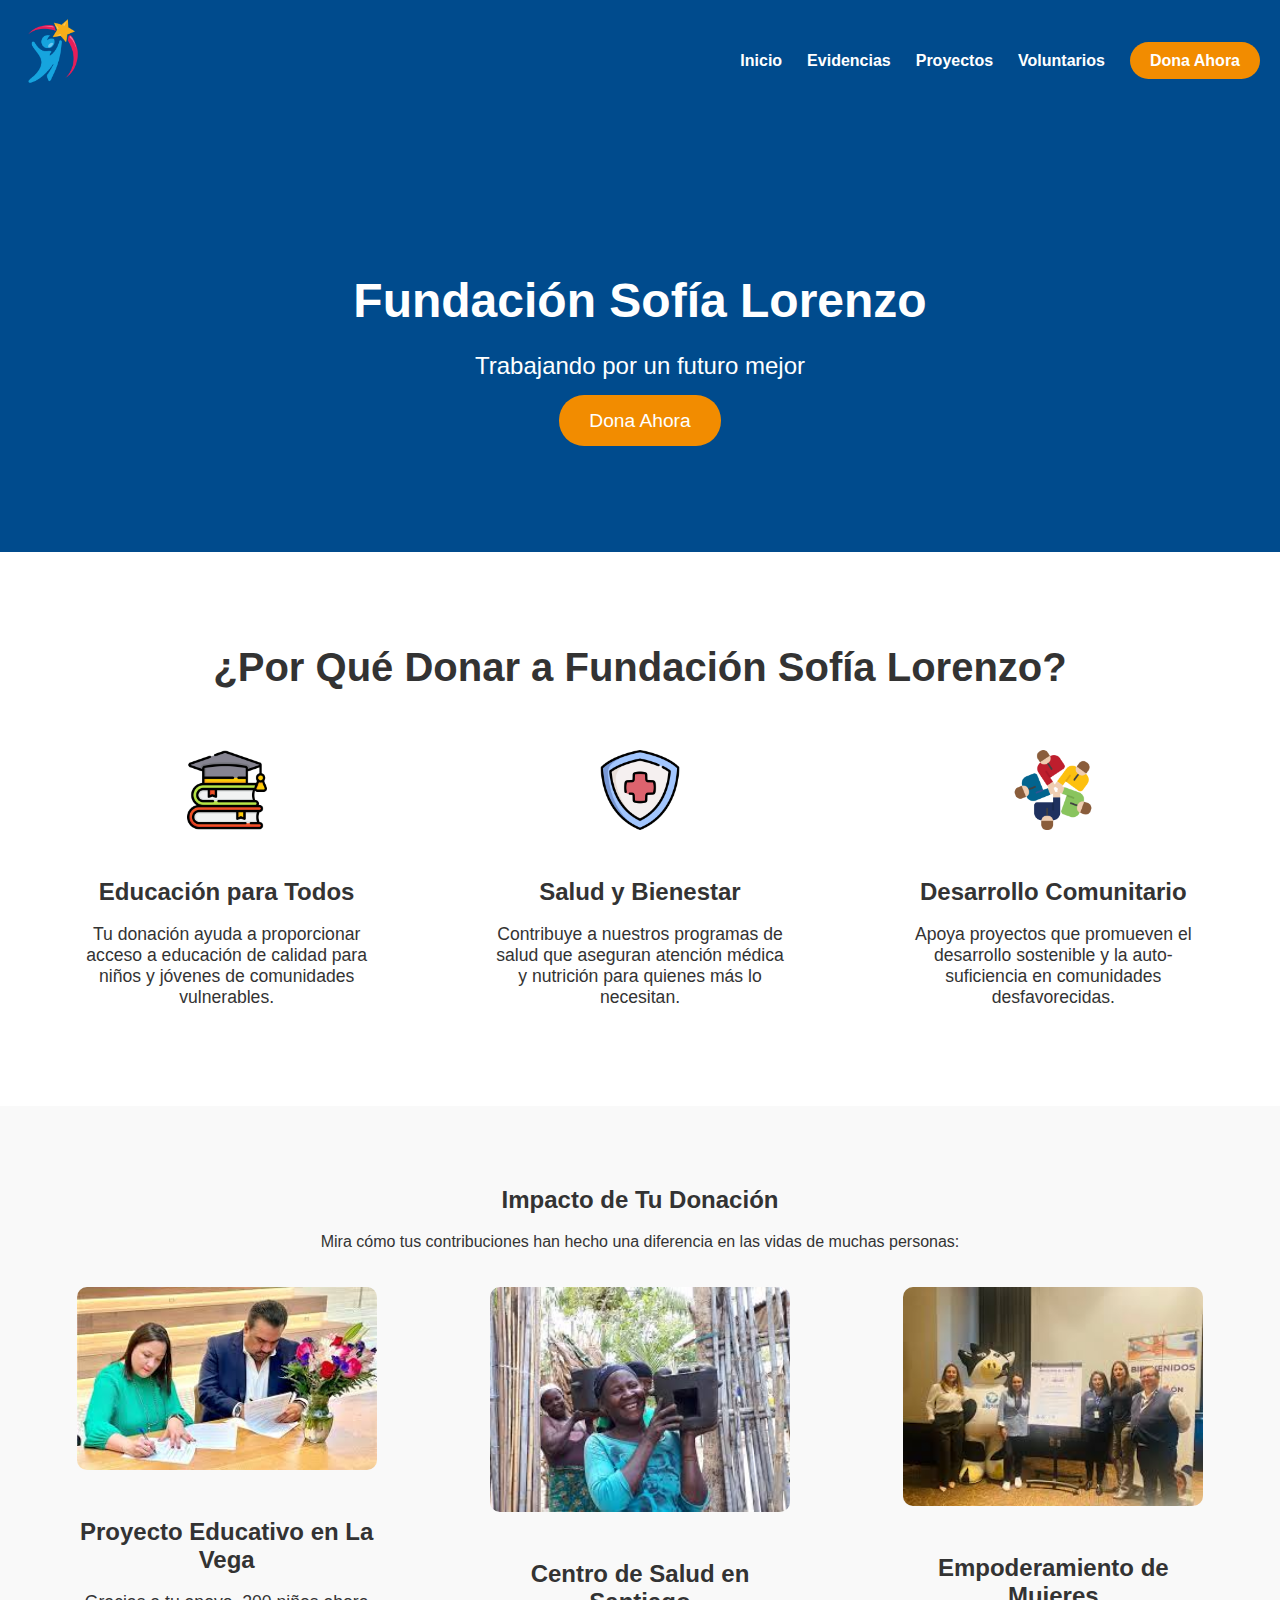
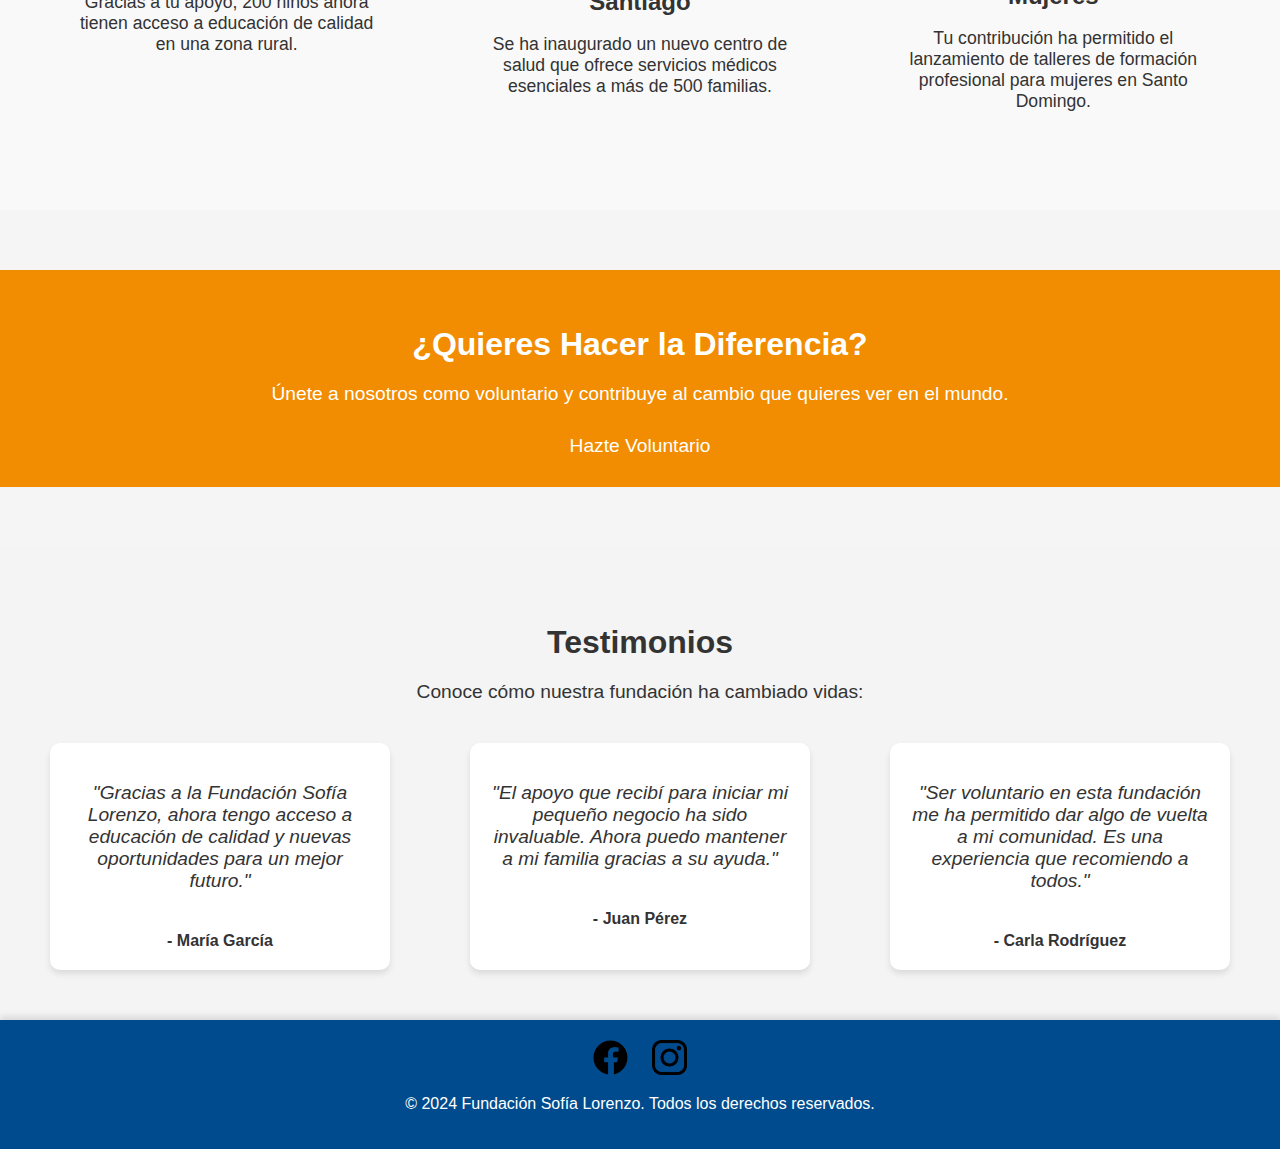
==== index.html @ 34d8f431 "Init Commit" ====
<!DOCTYPE html>
<html lang="es">

<head>
    <meta charset="UTF-8">
    <meta name="viewport" content="width=device-width, initial-scale=1.0">
    <title>Fundación Sofía Lorenzo</title>
    <link rel="stylesheet" href="css/estilo.css">
    <link rel="icon" href="img/logo.png">
</head>

<body>
    <!-- Barra de Navegación -->
    <header class="navbar">
        <div class="navbar__logo">
            <img src="img/logo.png" alt="Logo Fundación Sofía Lorenzo">
        </div>
        <nav class="navbar__menu">
            <ul>
                <li><a href="#inicio">Inicio</a></li>
                <li><a href="#evidencias">Evidencias</a></li>
                <li><a href="sections/proyectos.html">Proyectos</a></li>
                <li><a href="sections/volunteer.html">Voluntarios</a></li>
                <li><a href="sections/donate.html" class="btn-donate-navbar">Dona Ahora</a></li>
            </ul>
        </nav>
    </header>

    <!-- Sección de Inicio -->
    <section id="inicio" class="hero-section">
        <div class="hero-content">
            <h1>Fundación Sofía Lorenzo</h1>
            <p>Trabajando por un futuro mejor</p>
            <a href="#donaciones" class="btn-donate">Dona Ahora</a>
        </div>
    </section>

    <!-- Nueva Sección: ¿Por Qué Donar? -->
    <section id="porque-donar" class="porque-donar-section">
        <div class="container">
            <h2>¿Por Qué Donar a Fundación Sofía Lorenzo?</h2>
            <div class="donar-reasons">
                <div class="reason">
                    <img src="img/icon-education.png" alt="Icono de Educación">
                    <h3>Educación para Todos</h3>
                    <p>Tu donación ayuda a proporcionar acceso a educación de calidad para niños y jóvenes de comunidades vulnerables.</p>
                </div>
                <div class="reason">
                    <img src="img/icon-health.png" alt="Icono de Salud">
                    <h3>Salud y Bienestar</h3>
                    <p>Contribuye a nuestros programas de salud que aseguran atención médica y nutrición para quienes más lo necesitan.</p>
                </div>
                <div class="reason">
                    <img src="img/icon-community.png" alt="Icono de Comunidad">
                    <h3>Desarrollo Comunitario</h3>
                    <p>Apoya proyectos que promueven el desarrollo sostenible y la auto-suficiencia en comunidades desfavorecidas.</p>
                </div>
            </div>
        </div>
    </section>

    <!-- Nueva Sección: Impacto de Tu Donación -->
    <section id="impacto-donacion" class="impacto-donacion-section">
        <div class="container">
            <h2>Impacto de Tu Donación</h2>
            <p>Mira cómo tus contribuciones han hecho una diferencia en las vidas de muchas personas:</p>
            <div class="impact-gallery">
                <div class="impact-item">
                    <img src="img/p1.jpg" alt="Proyecto 1">
                    <h3>Proyecto Educativo en La Vega</h3>
                    <p>Gracias a tu apoyo, 200 niños ahora tienen acceso a educación de calidad en una zona rural.</p>
                </div>
                <div class="impact-item">
                    <img src="img/p2.jpg" alt="Proyecto 2">
                    <h3>Centro de Salud en Santiago</h3>
                    <p>Se ha inaugurado un nuevo centro de salud que ofrece servicios médicos esenciales a más de 500 familias.</p>
                </div>
                <div class="impact-item">
                    <img src="img/p3.jpg" alt="Proyecto 3">
                    <h3>Empoderamiento de Mujeres</h3>
                    <p>Tu contribución ha permitido el lanzamiento de talleres de formación profesional para mujeres en Santo Domingo.</p>
                </div>
            </div>
        </div>
    </section>

    <!-- Nueva Sección: Únete Como Voluntario -->
    <section id="hazte-voluntario" class="volunteer-call-to-action">
        <div class="container">
            <h2>¿Quieres Hacer la Diferencia?</h2>
            <p>Únete a nosotros como voluntario y contribuye al cambio que quieres ver en el mundo.</p>
            <a href="sections/volunteer.html" class="btn-volunteer">Hazte Voluntario</a>
        </div>
    </section>

    <!-- Sección de Testimonios -->
    <section id="testimonios" class="testimonials-section">
        <div class="container">
            <h2>Testimonios</h2>
            <p>Conoce cómo nuestra fundación ha cambiado vidas:</p>

            <div class="testimonials">
                <div class="testimonial">
                    <p>"Gracias a la Fundación Sofía Lorenzo, ahora tengo acceso a educación de calidad y nuevas oportunidades para un mejor futuro."</p>
                    <span>- María García</span>
                </div>
                <div class="testimonial">
                    <p>"El apoyo que recibí para iniciar mi pequeño negocio ha sido invaluable. Ahora puedo mantener a mi familia gracias a su ayuda."</p>
                    <span>- Juan Pérez</span>
                </div>
                <div class="testimonial">
                    <p>"Ser voluntario en esta fundación me ha permitido dar algo de vuelta a mi comunidad. Es una experiencia que recomiendo a todos."</p>
                    <span>- Carla Rodríguez</span>
                </div>
            </div>
        </div>
    </section>

    <!-- Footer -->
    <footer>
        <div class="footer__social-media">
            <a href="#"><img src="img/facebook-icon.png" alt="Facebook"></a>
            <a href="#"><img src="img/instagram-icon.png" alt="Instagram"></a>
            <!-- Añade más enlaces a redes sociales si es necesario -->
        </div>
        <p>&copy; 2024 Fundación Sofía Lorenzo. Todos los derechos reservados.</p>
    </footer>
</body>

</html>
---- css/estilo.css ----
/* Colores y Tipografía */
:root {
    --primary-color: #004B8D; /* Azul Oscuro */
    --secondary-color: #F28C00; /* Naranja */
    --accent-color: #F7B32B; /* Amarillo */
    --background-color: #F5F5F5; /* Gris Claro */
    --text-color: #333333; /* Gris Oscuro */
    --btn-text-color: #FFFFFF; /* Blanco */
    --font-family: 'Segoe UI', Tahoma, Geneva, Verdana, sans-serif;
}

/* Estilos Generales */
body {
    font-family: var(--font-family);
    margin: 0;
    padding: 0;
    background-color: var(--background-color);
    color: var(--text-color);
}

a {
    text-decoration: none;
    color: inherit;
}

/* Barra de Navegación */
.navbar {
    background-color: var(--primary-color);
    padding: 15px 20px;
    display: flex;
    justify-content: space-between;
    align-items: center;
    box-shadow: 0 4px 6px rgba(0, 0, 0, 0.1);
}

.nav_logo{
    width: 180px;
}

.navbar__logo img {
    width: 60px;
    height: auto;
}

.navbar__menu ul {
    list-style-type: none;
    display: flex;
    gap: 25px;
    margin: 0;
    padding: 0;
}

.navbar__menu ul li a {
    color: var(--btn-text-color);
    font-weight: bold;
    transition: color 0.3s ease;
}

.navbar__menu ul li a:hover {
    color: var(--accent-color);
}

.btn-donate-navbar {
    background-color: var(--secondary-color);
    color: var(--btn-text-color);
    padding: 10px 20px;
    font-weight: bold;
    border-radius: 20px;
    transition: background-color 0.3s ease;
}

.btn-donate-navbar:hover {
    color: var(--btn-text-color);
    background-color: var(--accent-color);
}

/* Sección Hero */
.hero-section {
    background-color: var(--primary-color);
    color: var(--btn-text-color);
    text-align: center;
    padding: 120px 20px;
    background-image: url('img/hero-bg.jpg'); /* Fondo con imagen */
    background-size: cover;
    background-position: center;
    display: flex;
    justify-content: center;
    align-items: center;
    flex-direction: column;
}

.hero-content h1 {
    font-size: 3em;
    margin-bottom: 20px;
}

.hero-content p {
    font-size: 1.5em;
    margin-bottom: 30px;
}

.btn-donate {
    background-color: var(--secondary-color);
    color: var(--btn-text-color);
    padding: 15px 30px;
    font-size: 1.2em;
    border-radius: 25px;
    transition: background-color 0.3s ease;
}

.btn-donate:hover {
    background-color: var(--accent-color);
}

/* Nueva Sección: ¿Por Qué Donar? */
.porque-donar-section {
    background-color: #fff;
    padding: 60px 20px;
    text-align: center;
}

.porque-donar-section h2 {
    font-size: 2.5em;
    margin-bottom: 40px;
}

.donar-reasons {
    display: flex;
    justify-content: space-around;
    flex-wrap: wrap;
}

.reason {
    max-width: 300px;
    margin: 20px;
    text-align: center;
}

.reason img {
    width: 80px;
    margin-bottom: 20px;
}

.reason h3 {
    font-size: 1.5em;
    margin-bottom: 15px;
}

.reason p {
    font-size: 1.1em;
}

/* Nueva Sección: Impacto de Tu Donación */
.impacto-donacion-section {
    background-color: #f9f9f9;
    padding: 60px 20px;
    text-align: center;
}

.impact-gallery {
    display: flex;
    justify-content: space-around;
    flex-wrap: wrap;
}

.impact-item {
    max-width: 300px;
    margin: 20px;
    text-align: center;
}

.impact-item img {
    width: 100%;
    border-radius: 10px;
    margin-bottom: 20px;
}

.impact-item h3 {
    font-size: 1.5em;
    margin-bottom: 10px;
}

.impact-item p {
    font-size: 1.1em;
}

/* Nueva Sección: Únete Como Voluntario */
.volunteer-call-to-action {
    background-color: var(--secondary-color);
    color: var(--btn-text-color);
    padding: 30px 20px;
    text-align: center;
    margin: 60px 0;
}

.volunteer-call-to-action h2 {
    font-size: 2em;
    margin-bottom: 20px;
}

.volunteer-call-to-action p {
    font-size: 1.2em;
    margin-bottom: 30px;
}

.btn-volunteer {
    background-color: var(--accent-color);
    color: var(--btn-text-color);
    padding: 15px 30px;
    text-decoration: none;
    border-radius: 5px;
    font-size: 1.2em;
    transition: background-color 0.3s;
}

.btn-volunteer:hover {
    background-color: var(--hover-color);
}


.testimonials-section {
    background-color: #f4f4f4;
    padding: 50px 20px;
    text-align: center;
}

.testimonials-section h2 {
    font-size: 2em;
    margin-bottom: 20px;
}

.testimonials-section p {
    font-size: 1.2em;
    margin-bottom: 40px;
}

.testimonials {
    display: flex;
    flex-wrap: wrap;
    justify-content: space-around;
    gap: 20px;
}

.testimonial {
    background-color: white;
    padding: 20px;
    border-radius: 10px;
    box-shadow: 0 4px 6px rgba(0, 0, 0, 0.1);
    max-width: 300px;
}

.testimonial p {
    font-style: italic;
}

.testimonial span {
    display: block;
    margin-top: 10px;
    font-weight: bold;
}

/* Footer */
footer {
    background-color: var(--primary-color);
    padding: 20px;
    text-align: center;
    color: var(--btn-text-color);
    box-shadow: 0 -4px 6px rgba(0, 0, 0, 0.1);
}

.footer__social-media a img {
    width: 35px;
    height: auto;
    margin: 0 10px;
    transition: transform 0.3s ease;
}

.footer__social-media a img:hover {
    transform: scale(1.1);
}


/*/////////////////////////////////////////*/

/* Estilos para la sección de voluntarios */
.volunteer-section {
    background-color: #fff;
    padding: 60px 20px;
    text-align: center;
}

.volunteer-section h1 {
    font-size: 2.5em;
    margin-bottom: 20px;
}

.volunteer-section p {
    font-size: 1.2em;
    margin-bottom: 40px;
}

.volunteer-benefits {
    display: flex;
    justify-content: space-around;
    flex-wrap: wrap;
}

.benefit {
    max-width: 300px;
    margin: 20px;
    text-align: center;
}

.benefit img {
    width: 80px;
    margin-bottom: 20px;
}

.benefit h3 {
    font-size: 1.5em;
    margin-bottom: 15px;
}

.benefit p {
    font-size: 1.1em;
}

.btn-volunteer {
    background-color: var(--secondary-color);
    color: var(--btn-text-color);
    padding: 15px 30px;
    font-size: 1.2em;
    border-radius: 25px;
    transition: background-color 0.3s ease;
}

.btn-volunteer:hover {
    background-color: var(--accent-color);
}

/* Estilos para la sección del formulario de voluntariado */
.volunteer-form-section {
    background-color: #f9f9f9;
    padding: 60px 20px;
    text-align: center;
}

.volunteer-form-section h2 {
    font-size: 2em;
    margin-bottom: 20px;
}

.volunteer-form-section p {
    font-size: 1.2em;
    margin-bottom: 40px;
}

.volunteer-form-content {
    display: flex;
    flex-wrap: wrap;
    justify-content: space-between;
    align-items: flex-start;
}

.whatsapp-card {
    background: #fff;
    border-radius: 10px;
    box-shadow: 0 4px 8px rgba(0, 0, 0, 0.1);
    width: 48%;
    text-align: left;
    padding: 20px;
    margin-bottom: 20px;
    display: flex;
    align-items: center;
}

.whatsapp-icon img {
    width: 50px;
    height: 50px;
    margin-right: 15px;
}

.whatsapp-info h3 {
    margin-bottom: 10px;
}

.whatsapp-info p {
    font-size: 16px;
    margin-bottom: 15px;
}

.btn-whatsapp {
    display: inline-block;
    padding: 10px 20px;
    background-color: #25D366;
    color: #fff;
    text-decoration: none;
    border-radius: 5px;
    font-weight: bold;
}

.volunteer-form {
    width: 48%;
    text-align: left;
}

.form-group {
    margin-bottom: 20px;
}

.form-group label {
    display: block;
    font-size: 1.1em;
    margin-bottom: 10px;
}

.form-group input,
.form-group textarea {
    width: 100%;
    padding: 10px;
    border: 1px solid #ccc;
    border-radius: 5px;
    font-size: 1em;
}

.btn-submit {
    background-color: var(--primary-color);
    color: var(--btn-text-color);
    padding: 10px 20px;
    border: none;
    border-radius: 5px;
    font-size: 1.2em;
    cursor: pointer;
    transition: background-color 0.3s ease;
}

.btn-submit:hover {
    background-color: var(--secondary-color);
}

/* Sección de formulario de voluntariado */
.volunteer-form-section {
    background-color: #f1f1f1;
    padding: 80px 20px;
    display: flex;
    flex-direction: column;
    align-items: center;
    text-align: center;
}

.volunteer-form-section h2 {
    font-size: 2.5em;
    margin-bottom: 20px;
    color: #333;
}

.volunteer-form-section p {
    font-size: 1.2em;
    margin-bottom: 40px;
    color: #666;
}

/* Formulario */
.volunteer-form {
    background-color: #ffffff;
    border-radius: 15px;
    box-shadow: 0 8px 16px rgba(0, 0, 0, 0.2);
    padding: 40px;
    width: 100%;
    max-width: 600px;
}

.form-group {
    margin-bottom: 25px;
    text-align: left;
}

.form-group label {
    font-size: 1.1em;
    color: #333;
    margin-bottom: 8px;
    display: block;
}

.form-group input,
.form-group textarea {
    width: 95%;
    padding: 15px;
    border-radius: 10px;
    border: 1px solid #ddd;
    font-size: 1em;
    color: #333;
}

.btn-submit {
    background-color: #25D366;
    color: #fff;
    padding: 15px 30px;
    border: none;
    border-radius: 10px;
    font-size: 1.2em;
    cursor: pointer;
    transition: background-color 0.3s ease;
    width: 100%;
    margin-top: 20px;
}

.btn-submit:hover {
    background-color: #20b259;
}

/* Card de WhatsApp */
.whatsapp-card {
    background: linear-gradient(135deg, #25D366 0%, #128c7e 100%);
    border-radius: 15px;
    color: white;
    padding: 20px;
    margin-top: 40px;
    display: flex;
    align-items: center;
    box-shadow: 0 8px 16px rgba(0, 0, 0, 0.2);
}

.whatsapp-info{
    display: flex;
    align-items:center;
    flex-direction: row;
    
}

.whatsapp-icon img {
    width: 60px;
    height: 60px;
    margin-right: 10px;
}

.whatsapp-info h3 {
    margin: 0;
    font-size: 1.5em;
}

.whatsapp-info p {
    margin: 0;
    font-size: 1.1em;
}

.btn-whatsapp {
    background-color: white;
    color: #25D366;
    text-align: center;
    padding: 10px 20px;
    border-radius: 10px;
    text-decoration: none;
    font-weight: bold;
    transition: background-color 0.3s ease;
}

.btn-whatsapp:hover {
    background-color: #e0e0e0;
}

/* Sección de requisitos */
.requisitos-section {
    background-color: #ffffff;
    padding: 60px 20px;
    text-align: center;
}

.requisitos-section h2 {
    font-size: 2.5em;
    margin-bottom: 30px;
    color: #333;
}

.requisitos-section ul {
    list-style: none;
    padding: 0;
    font-size: 1.2em;
    max-width: 600px;
    margin: 0 auto;
}

.requisitos-section ul li {
    background-color: #f1f1f1;
    border-radius: 10px;
    margin-bottom: 15px;
    padding: 15px 20px;
    position: relative;
    text-align: left;
    display: flex;
    align-items: center;
}

.requisitos-section ul li::before {
    content: '\2714';
    font-size: 1.5em;
    color: #25D366;
    margin-right: 15px;
}


/* Estilos de pagina Donaciones */
.donar-intro-section {
    background-color: #ffffff;
    padding: 100px 20px;
    text-align: center;
    color: #333;
}

.donar-intro-section h1 {
    font-size: 3em;
    margin-bottom: 20px;
    color: var(--secondary-color);
}

.donar-intro-section p {
    font-size: 1.2em;
    margin-bottom: 40px;
}

.btn-donar-cta {
    background-color: var(--secondary-color);
    color: #fff;
    padding: 15px 30px;
    border-radius: 10px;
    font-size: 1.2em;
    text-decoration: none;
    transition: background-color 0.3s ease;
}

.btn-donar-cta:hover {
    background-color: var(--accent-color);
}

/* Sección de Donaciones */
.donaciones-section {
    background-color: #f8f8f8;
    padding: 80px 20px;
}

.donaciones-columns {
    display: flex;
    flex-wrap: nowrap;
    justify-content: space-between;
    gap: 10px;
}

.donaciones-form-column,
.transferencias-column {
    background-color: #ffffff;
    border-radius: 15px;
    box-shadow: 0 8px 16px rgba(0, 0, 0, 0.2);
    padding: 15px;
    width: 100%;
    max-width: 45%;
    margin-bottom: 20px;
    text-align: center;
}

.donaciones-form-column h2,
.transferencias-column h2 {
    font-size: 2em;
    margin-bottom: 20px;
    color: #333;
}

.donaciones-form-column p,
.transferencias-column p {
    font-size: 1.1em;
    margin-bottom: 30px;
    color: #666;
}

.bank-details {
    margin-bottom: 30px;
}

.bank-details h3 {
    font-size: 1.5em;
    margin-bottom: 10px;
    color: var(--accent-color);
}

.bank-details p {
    font-size: 1.1em;
    color: #333;
}

/* Estilo de Botones */
.donate-paypal form {
    margin-bottom: 20px;
}

.donate-donorbox {
    margin-bottom: 20px;
}


/* Sección de Llamadas a la Acción */
.cta-donar-section {
    background-color: var(--secondary-color);
    color: #fff;
    padding: 80px 20px;
    text-align: center;
}

.cta-donar-section h2 {
    font-size: 2.5em;
    margin-bottom: 20px;
}

.cta-donar-section p {
    font-size: 1.2em;
    margin-bottom: 40px;
}

.btn-voluntario-cta {
    background-color: #ffffff;
    color: var(--accent-color);
    padding: 15px 30px;
    border-radius: 10px;
    font-size: 1.2em;
    text-decoration: none;
    transition: background-color 0.3s ease;
}

.btn-voluntario-cta:hover {
    background-color: #e0e0e0;
}

/* Sección de Impacto */
.impacto-section {
    background-color: #ffffff;
    padding: 80px 20px;
    text-align: center;
}

.impacto-section h2 {
    font-size: 2.5em;
    color: #333;
    margin-bottom: 30px;
}

.impacto-section p {
    font-size: 1.2em;
    color: #666;
    margin-bottom: 40px;
}

.impacto-section ul {
    list-style: none;
    padding: 0;
    display: flex;
    justify-content: center;
    gap: 40px;
}

.impacto-section ul li {
    font-size: 1.5em;
    color: #2e7d32;
    font-weight: bold;
}
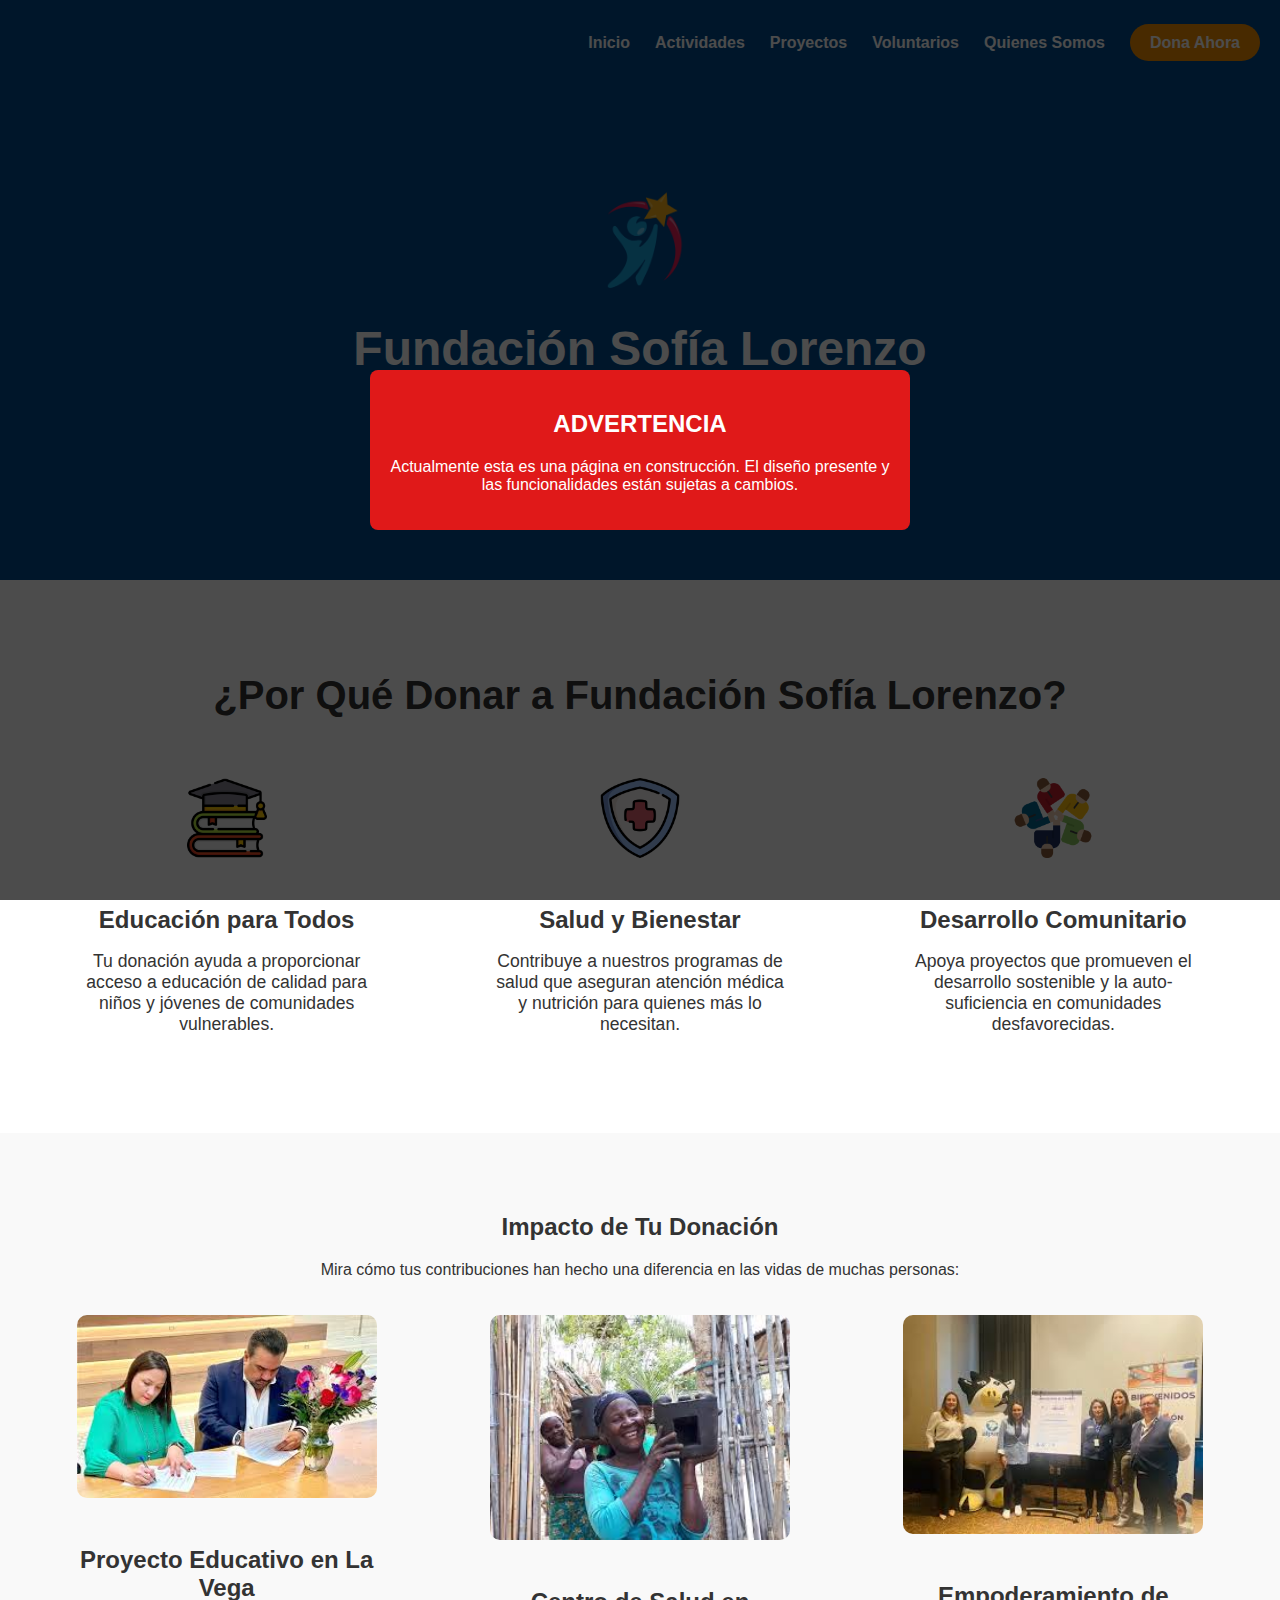
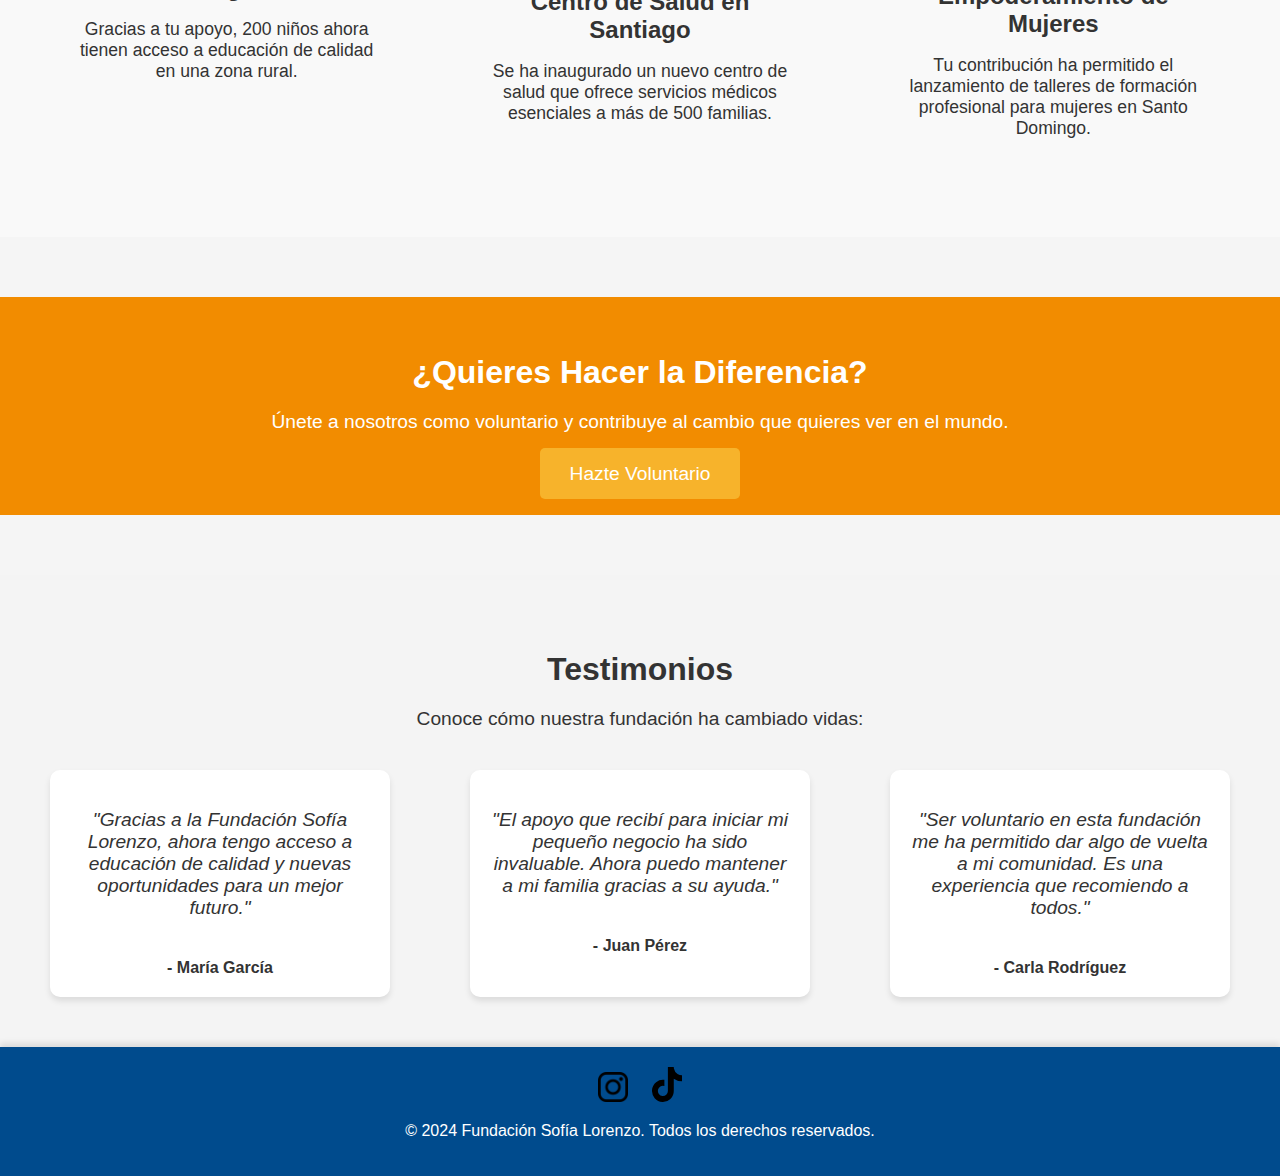
==== commit 307fe5fe: "Update: Nuevas Paginas. Cambios de diseño en todas las paginas. Cambios en Index, proyectos y activi" ====
--- a/index.html
+++ b/index.html
@@ -7,28 +7,235 @@
     <title>Fundación Sofía Lorenzo</title>
     <link rel="stylesheet" href="css/estilo.css">
     <link rel="icon" href="img/logo.png">
+    <style>
+        /*** INICIO ***/
+        .start-section {
+            background-color: var(--primary-color);
+            color: var(--btn-text-color);
+            text-align: center;
+            padding: 100px 20px;
+            background-size: cover;
+            background-position: center;
+            display: flex;
+            justify-content: center;
+            align-items: center;
+            flex-direction: column;
+        }
+
+        .start-navbar {
+            background-color: var(--primary-color);
+            padding: 15px 20px;
+            display: flex;
+            justify-content: end;
+            align-items: center;
+            box-shadow: 0 4px 6px rgba(0, 0, 0, 0.1);
+            min-height: 3.5em;
+        }
+
+        .start-logo {
+            margin: 0;
+            padding: 0;
+        }
+
+        .start-logo img {
+            width: 90px;
+            height: auto;
+        }
+
+        .start-content h1 {
+            font-size: 3em;
+            margin-bottom: 20px;
+            margin-top: 0;
+        }
+
+        .start-content p {
+            font-size: 1.5em;
+            margin-bottom: 30px;
+        }
+
+        .btn-donate {
+            background-color: var(--secondary-color);
+            color: var(--btn-text-color);
+            padding: 15px 30px;
+            font-size: 1.2em;
+            border-radius: 25px;
+            transition: background-color 0.3s ease;
+        }
+
+        .btn-donate:hover {
+            background-color: var(--accent-color);
+        }
+
+        /*Sección: ¿Por Qué Donar? */
+        .porque-donar-section {
+            background-color: #fff;
+            padding: 60px 20px;
+            text-align: center;
+        }
+
+        .porque-donar-section h2 {
+            font-size: 2.5em;
+            margin-bottom: 40px;
+        }
+
+        .donar-reasons {
+            display: flex;
+            justify-content: space-around;
+            flex-wrap: wrap;
+        }
+
+        .reason {
+            max-width: 300px;
+            margin: 20px;
+            text-align: center;
+        }
+
+        .reason img {
+            width: 80px;
+            margin-bottom: 20px;
+        }
+
+        .reason h3 {
+            font-size: 1.5em;
+            margin-bottom: 15px;
+        }
+
+        .reason p {
+            font-size: 1.1em;
+        }
+
+        /* Nueva Sección: Impacto de Tu Donación */
+        .impacto-donacion-section {
+            background-color: #f9f9f9;
+            padding: 60px 20px;
+            text-align: center;
+        }
+
+        .impact-gallery {
+            display: flex;
+            justify-content: space-around;
+            flex-wrap: wrap;
+        }
+
+        .impact-item {
+            max-width: 300px;
+            margin: 20px;
+            text-align: center;
+        }
+
+        .impact-item img {
+            width: 100%;
+            border-radius: 10px;
+            margin-bottom: 20px;
+        }
+
+        .impact-item h3 {
+            font-size: 1.5em;
+            margin-bottom: 10px;
+        }
+
+        .impact-item p {
+            font-size: 1.1em;
+        }
+
+        /* Nueva Sección: Únete Como Voluntario */
+        .volunteer-call-to-action {
+            background-color: var(--secondary-color);
+            color: var(--btn-text-color);
+            padding: 30px 20px;
+            text-align: center;
+            margin: 60px 0;
+        }
+
+        .volunteer-call-to-action h2 {
+            font-size: 2em;
+            margin-bottom: 20px;
+        }
+
+        .volunteer-call-to-action p {
+            font-size: 1.2em;
+            margin-bottom: 30px;
+        }
+
+        .btn-volunteer {
+            background-color: var(--accent-color);
+            color: var(--btn-text-color);
+            padding: 15px 30px;
+            text-decoration: none;
+            border-radius: 5px;
+            font-size: 1.2em;
+            transition: background-color 0.3s;
+        }
+
+        .btn-volunteer:hover {
+            background-color: var(--hover-color);
+        }
+
+
+        .testimonials-section {
+            background-color: #f4f4f4;
+            padding: 50px 20px;
+            text-align: center;
+        }
+
+        .testimonials-section h2 {
+            font-size: 2em;
+            margin-bottom: 20px;
+        }
+
+        .testimonials-section p {
+            font-size: 1.2em;
+            margin-bottom: 40px;
+        }
+
+        .testimonials {
+            display: flex;
+            flex-wrap: wrap;
+            justify-content: space-around;
+            gap: 20px;
+        }
+
+        .testimonial {
+            background-color: white;
+            padding: 20px;
+            border-radius: 10px;
+            box-shadow: 0 4px 6px rgba(0, 0, 0, 0.1);
+            max-width: 300px;
+        }
+
+        .testimonial p {
+            font-style: italic;
+        }
+
+        .testimonial span {
+            display: block;
+            margin-top: 10px;
+            font-weight: bold;
+        }
+    </style>
 </head>
 
 <body>
     <!-- Barra de Navegación -->
-    <header class="navbar">
-        <div class="navbar__logo">
-            <img src="img/logo.png" alt="Logo Fundación Sofía Lorenzo">
-        </div>
+    <header class="start-navbar">
         <nav class="navbar__menu">
             <ul>
                 <li><a href="#inicio">Inicio</a></li>
-                <li><a href="#evidencias">Evidencias</a></li>
+                <li><a href="sections/activities.html">Actividades</a></li>
                 <li><a href="sections/proyectos.html">Proyectos</a></li>
                 <li><a href="sections/volunteer.html">Voluntarios</a></li>
+                <li><a href="#">Quienes Somos</a></li>
                 <li><a href="sections/donate.html" class="btn-donate-navbar">Dona Ahora</a></li>
             </ul>
         </nav>
     </header>
 
     <!-- Sección de Inicio -->
-    <section id="inicio" class="hero-section">
-        <div class="hero-content">
+    <section id="inicio" class="start-section">
+        <div class="start-content">
+            <div class="start-logo">
+                <img src="img/logo.png" alt="Logo Fundación Sofía Lorenzo">
+            </div>
             <h1>Fundación Sofía Lorenzo</h1>
             <p>Trabajando por un futuro mejor</p>
             <a href="#donaciones" class="btn-donate">Dona Ahora</a>
@@ -43,17 +250,20 @@
                 <div class="reason">
                     <img src="img/icon-education.png" alt="Icono de Educación">
                     <h3>Educación para Todos</h3>
-                    <p>Tu donación ayuda a proporcionar acceso a educación de calidad para niños y jóvenes de comunidades vulnerables.</p>
+                    <p>Tu donación ayuda a proporcionar acceso a educación de calidad para niños y jóvenes de
+                        comunidades vulnerables.</p>
                 </div>
                 <div class="reason">
                     <img src="img/icon-health.png" alt="Icono de Salud">
                     <h3>Salud y Bienestar</h3>
-                    <p>Contribuye a nuestros programas de salud que aseguran atención médica y nutrición para quienes más lo necesitan.</p>
+                    <p>Contribuye a nuestros programas de salud que aseguran atención médica y nutrición para quienes
+                        más lo necesitan.</p>
                 </div>
                 <div class="reason">
                     <img src="img/icon-community.png" alt="Icono de Comunidad">
                     <h3>Desarrollo Comunitario</h3>
-                    <p>Apoya proyectos que promueven el desarrollo sostenible y la auto-suficiencia en comunidades desfavorecidas.</p>
+                    <p>Apoya proyectos que promueven el desarrollo sostenible y la auto-suficiencia en comunidades
+                        desfavorecidas.</p>
                 </div>
             </div>
         </div>
@@ -73,12 +283,14 @@
                 <div class="impact-item">
                     <img src="img/p2.jpg" alt="Proyecto 2">
                     <h3>Centro de Salud en Santiago</h3>
-                    <p>Se ha inaugurado un nuevo centro de salud que ofrece servicios médicos esenciales a más de 500 familias.</p>
+                    <p>Se ha inaugurado un nuevo centro de salud que ofrece servicios médicos esenciales a más de 500
+                        familias.</p>
                 </div>
                 <div class="impact-item">
                     <img src="img/p3.jpg" alt="Proyecto 3">
                     <h3>Empoderamiento de Mujeres</h3>
-                    <p>Tu contribución ha permitido el lanzamiento de talleres de formación profesional para mujeres en Santo Domingo.</p>
+                    <p>Tu contribución ha permitido el lanzamiento de talleres de formación profesional para mujeres en
+                        Santo Domingo.</p>
                 </div>
             </div>
         </div>
@@ -101,15 +313,18 @@
 
             <div class="testimonials">
                 <div class="testimonial">
-                    <p>"Gracias a la Fundación Sofía Lorenzo, ahora tengo acceso a educación de calidad y nuevas oportunidades para un mejor futuro."</p>
+                    <p>"Gracias a la Fundación Sofía Lorenzo, ahora tengo acceso a educación de calidad y nuevas
+                        oportunidades para un mejor futuro."</p>
                     <span>- María García</span>
                 </div>
                 <div class="testimonial">
-                    <p>"El apoyo que recibí para iniciar mi pequeño negocio ha sido invaluable. Ahora puedo mantener a mi familia gracias a su ayuda."</p>
+                    <p>"El apoyo que recibí para iniciar mi pequeño negocio ha sido invaluable. Ahora puedo mantener a
+                        mi familia gracias a su ayuda."</p>
                     <span>- Juan Pérez</span>
                 </div>
                 <div class="testimonial">
-                    <p>"Ser voluntario en esta fundación me ha permitido dar algo de vuelta a mi comunidad. Es una experiencia que recomiendo a todos."</p>
+                    <p>"Ser voluntario en esta fundación me ha permitido dar algo de vuelta a mi comunidad. Es una
+                        experiencia que recomiendo a todos."</p>
                     <span>- Carla Rodríguez</span>
                 </div>
             </div>
@@ -119,12 +334,14 @@
     <!-- Footer -->
     <footer>
         <div class="footer__social-media">
-            <a href="#"><img src="img/facebook-icon.png" alt="Facebook"></a>
-            <a href="#"><img src="img/instagram-icon.png" alt="Instagram"></a>
+            <a href="https://www.instagram.com/fundacion.sofia"><img src="../img/instagram-icon.png" alt="Instagram"></a>
+            <a href="https://www.tiktok.com/@fundacion.sofia"><img src="../img/tiktok-icon.svg" alt="TikTok"></a>
             <!-- Añade más enlaces a redes sociales si es necesario -->
         </div>
         <p>&copy; 2024 Fundación Sofía Lorenzo. Todos los derechos reservados.</p>
     </footer>
+
+    <script src="js/warning.js"></script>
 </body>
 
-</html>
+</html>--- a/css/estilo.css
+++ b/css/estilo.css
@@ -16,6 +16,9 @@
     padding: 0;
     background-color: var(--background-color);
     color: var(--text-color);
+    display: flex;
+    flex-direction: column;
+    min-height: 100vh;
 }
 
 a {
@@ -33,11 +36,7 @@
     box-shadow: 0 4px 6px rgba(0, 0, 0, 0.1);
 }
 
-.nav_logo{
-    width: 180px;
-}
-
-.navbar__logo img {
+.navbar-logo img {
     width: 60px;
     height: auto;
 }
@@ -74,202 +73,43 @@
     background-color: var(--accent-color);
 }
 
-/* Sección Hero */
-.hero-section {
-    background-color: var(--primary-color);
-    color: var(--btn-text-color);
-    text-align: center;
-    padding: 120px 20px;
-    background-image: url('img/hero-bg.jpg'); /* Fondo con imagen */
-    background-size: cover;
-    background-position: center;
+/* Estilos para el modal */
+.modal-advertencia {
+    position: fixed;
+    top: 0;
+    left: 0;
+    width: 100%;
+    height: 100%;
+    background-color: rgba(0, 0, 0, 0.7); /* Fondo oscuro semitransparente */
     display: flex;
     justify-content: center;
     align-items: center;
-    flex-direction: column;
+    z-index: 1000; /* Asegúrate de que esté en frente de otros elementos */
 }
 
-.hero-content h1 {
-    font-size: 3em;
-    margin-bottom: 20px;
+.modal-content {
+    background-color: rgb(224, 25, 25);
+    color: white;
+    padding: 20px;
+    border-radius: 8px;
+    text-align: center;
+    max-width: 500px;
+    width: 100%;
 }
 
-.hero-content p {
-    font-size: 1.5em;
-    margin-bottom: 30px;
-}
-
-.btn-donate {
-    background-color: var(--secondary-color);
-    color: var(--btn-text-color);
-    padding: 15px 30px;
-    font-size: 1.2em;
-    border-radius: 25px;
-    transition: background-color 0.3s ease;
-}
-
-.btn-donate:hover {
-    background-color: var(--accent-color);
-}
-
-/* Nueva Sección: ¿Por Qué Donar? */
-.porque-donar-section {
-    background-color: #fff;
-    padding: 60px 20px;
-    text-align: center;
-}
-
-.porque-donar-section h2 {
-    font-size: 2.5em;
-    margin-bottom: 40px;
-}
-
-.donar-reasons {
-    display: flex;
-    justify-content: space-around;
-    flex-wrap: wrap;
-}
-
-.reason {
-    max-width: 300px;
-    margin: 20px;
-    text-align: center;
-}
-
-.reason img {
-    width: 80px;
-    margin-bottom: 20px;
-}
-
-.reason h3 {
-    font-size: 1.5em;
-    margin-bottom: 15px;
-}
-
-.reason p {
-    font-size: 1.1em;
-}
-
-/* Nueva Sección: Impacto de Tu Donación */
-.impacto-donacion-section {
-    background-color: #f9f9f9;
-    padding: 60px 20px;
-    text-align: center;
-}
-
-.impact-gallery {
-    display: flex;
-    justify-content: space-around;
-    flex-wrap: wrap;
-}
-
-.impact-item {
-    max-width: 300px;
-    margin: 20px;
-    text-align: center;
-}
-
-.impact-item img {
-    width: 100%;
-    border-radius: 10px;
-    margin-bottom: 20px;
-}
-
-.impact-item h3 {
-    font-size: 1.5em;
-    margin-bottom: 10px;
-}
-
-.impact-item p {
-    font-size: 1.1em;
-}
-
-/* Nueva Sección: Únete Como Voluntario */
-.volunteer-call-to-action {
-    background-color: var(--secondary-color);
-    color: var(--btn-text-color);
-    padding: 30px 20px;
-    text-align: center;
-    margin: 60px 0;
-}
-
-.volunteer-call-to-action h2 {
-    font-size: 2em;
-    margin-bottom: 20px;
-}
-
-.volunteer-call-to-action p {
-    font-size: 1.2em;
-    margin-bottom: 30px;
-}
-
-.btn-volunteer {
-    background-color: var(--accent-color);
-    color: var(--btn-text-color);
-    padding: 15px 30px;
-    text-decoration: none;
-    border-radius: 5px;
-    font-size: 1.2em;
-    transition: background-color 0.3s;
-}
-
-.btn-volunteer:hover {
-    background-color: var(--hover-color);
-}
-
-
-.testimonials-section {
-    background-color: #f4f4f4;
-    padding: 50px 20px;
-    text-align: center;
-}
-
-.testimonials-section h2 {
-    font-size: 2em;
-    margin-bottom: 20px;
-}
-
-.testimonials-section p {
-    font-size: 1.2em;
-    margin-bottom: 40px;
-}
-
-.testimonials {
-    display: flex;
-    flex-wrap: wrap;
-    justify-content: space-around;
-    gap: 20px;
-}
-
-.testimonial {
-    background-color: white;
-    padding: 20px;
-    border-radius: 10px;
-    box-shadow: 0 4px 6px rgba(0, 0, 0, 0.1);
-    max-width: 300px;
-}
-
-.testimonial p {
-    font-style: italic;
-}
-
-.testimonial span {
-    display: block;
-    margin-top: 10px;
-    font-weight: bold;
-}
 
 /* Footer */
 footer {
     background-color: var(--primary-color);
     padding: 20px;
+    margin-top: auto;
     text-align: center;
     color: var(--btn-text-color);
     box-shadow: 0 -4px 6px rgba(0, 0, 0, 0.1);
 }
 
 .footer__social-media a img {
-    width: 35px;
+    width: 30px;
     height: auto;
     margin: 0 10px;
     transition: transform 0.3s ease;
@@ -277,487 +117,4 @@
 
 .footer__social-media a img:hover {
     transform: scale(1.1);
-}
-
-
-/*/////////////////////////////////////////*/
-
-/* Estilos para la sección de voluntarios */
-.volunteer-section {
-    background-color: #fff;
-    padding: 60px 20px;
-    text-align: center;
-}
-
-.volunteer-section h1 {
-    font-size: 2.5em;
-    margin-bottom: 20px;
-}
-
-.volunteer-section p {
-    font-size: 1.2em;
-    margin-bottom: 40px;
-}
-
-.volunteer-benefits {
-    display: flex;
-    justify-content: space-around;
-    flex-wrap: wrap;
-}
-
-.benefit {
-    max-width: 300px;
-    margin: 20px;
-    text-align: center;
-}
-
-.benefit img {
-    width: 80px;
-    margin-bottom: 20px;
-}
-
-.benefit h3 {
-    font-size: 1.5em;
-    margin-bottom: 15px;
-}
-
-.benefit p {
-    font-size: 1.1em;
-}
-
-.btn-volunteer {
-    background-color: var(--secondary-color);
-    color: var(--btn-text-color);
-    padding: 15px 30px;
-    font-size: 1.2em;
-    border-radius: 25px;
-    transition: background-color 0.3s ease;
-}
-
-.btn-volunteer:hover {
-    background-color: var(--accent-color);
-}
-
-/* Estilos para la sección del formulario de voluntariado */
-.volunteer-form-section {
-    background-color: #f9f9f9;
-    padding: 60px 20px;
-    text-align: center;
-}
-
-.volunteer-form-section h2 {
-    font-size: 2em;
-    margin-bottom: 20px;
-}
-
-.volunteer-form-section p {
-    font-size: 1.2em;
-    margin-bottom: 40px;
-}
-
-.volunteer-form-content {
-    display: flex;
-    flex-wrap: wrap;
-    justify-content: space-between;
-    align-items: flex-start;
-}
-
-.whatsapp-card {
-    background: #fff;
-    border-radius: 10px;
-    box-shadow: 0 4px 8px rgba(0, 0, 0, 0.1);
-    width: 48%;
-    text-align: left;
-    padding: 20px;
-    margin-bottom: 20px;
-    display: flex;
-    align-items: center;
-}
-
-.whatsapp-icon img {
-    width: 50px;
-    height: 50px;
-    margin-right: 15px;
-}
-
-.whatsapp-info h3 {
-    margin-bottom: 10px;
-}
-
-.whatsapp-info p {
-    font-size: 16px;
-    margin-bottom: 15px;
-}
-
-.btn-whatsapp {
-    display: inline-block;
-    padding: 10px 20px;
-    background-color: #25D366;
-    color: #fff;
-    text-decoration: none;
-    border-radius: 5px;
-    font-weight: bold;
-}
-
-.volunteer-form {
-    width: 48%;
-    text-align: left;
-}
-
-.form-group {
-    margin-bottom: 20px;
-}
-
-.form-group label {
-    display: block;
-    font-size: 1.1em;
-    margin-bottom: 10px;
-}
-
-.form-group input,
-.form-group textarea {
-    width: 100%;
-    padding: 10px;
-    border: 1px solid #ccc;
-    border-radius: 5px;
-    font-size: 1em;
-}
-
-.btn-submit {
-    background-color: var(--primary-color);
-    color: var(--btn-text-color);
-    padding: 10px 20px;
-    border: none;
-    border-radius: 5px;
-    font-size: 1.2em;
-    cursor: pointer;
-    transition: background-color 0.3s ease;
-}
-
-.btn-submit:hover {
-    background-color: var(--secondary-color);
-}
-
-/* Sección de formulario de voluntariado */
-.volunteer-form-section {
-    background-color: #f1f1f1;
-    padding: 80px 20px;
-    display: flex;
-    flex-direction: column;
-    align-items: center;
-    text-align: center;
-}
-
-.volunteer-form-section h2 {
-    font-size: 2.5em;
-    margin-bottom: 20px;
-    color: #333;
-}
-
-.volunteer-form-section p {
-    font-size: 1.2em;
-    margin-bottom: 40px;
-    color: #666;
-}
-
-/* Formulario */
-.volunteer-form {
-    background-color: #ffffff;
-    border-radius: 15px;
-    box-shadow: 0 8px 16px rgba(0, 0, 0, 0.2);
-    padding: 40px;
-    width: 100%;
-    max-width: 600px;
-}
-
-.form-group {
-    margin-bottom: 25px;
-    text-align: left;
-}
-
-.form-group label {
-    font-size: 1.1em;
-    color: #333;
-    margin-bottom: 8px;
-    display: block;
-}
-
-.form-group input,
-.form-group textarea {
-    width: 95%;
-    padding: 15px;
-    border-radius: 10px;
-    border: 1px solid #ddd;
-    font-size: 1em;
-    color: #333;
-}
-
-.btn-submit {
-    background-color: #25D366;
-    color: #fff;
-    padding: 15px 30px;
-    border: none;
-    border-radius: 10px;
-    font-size: 1.2em;
-    cursor: pointer;
-    transition: background-color 0.3s ease;
-    width: 100%;
-    margin-top: 20px;
-}
-
-.btn-submit:hover {
-    background-color: #20b259;
-}
-
-/* Card de WhatsApp */
-.whatsapp-card {
-    background: linear-gradient(135deg, #25D366 0%, #128c7e 100%);
-    border-radius: 15px;
-    color: white;
-    padding: 20px;
-    margin-top: 40px;
-    display: flex;
-    align-items: center;
-    box-shadow: 0 8px 16px rgba(0, 0, 0, 0.2);
-}
-
-.whatsapp-info{
-    display: flex;
-    align-items:center;
-    flex-direction: row;
-    
-}
-
-.whatsapp-icon img {
-    width: 60px;
-    height: 60px;
-    margin-right: 10px;
-}
-
-.whatsapp-info h3 {
-    margin: 0;
-    font-size: 1.5em;
-}
-
-.whatsapp-info p {
-    margin: 0;
-    font-size: 1.1em;
-}
-
-.btn-whatsapp {
-    background-color: white;
-    color: #25D366;
-    text-align: center;
-    padding: 10px 20px;
-    border-radius: 10px;
-    text-decoration: none;
-    font-weight: bold;
-    transition: background-color 0.3s ease;
-}
-
-.btn-whatsapp:hover {
-    background-color: #e0e0e0;
-}
-
-/* Sección de requisitos */
-.requisitos-section {
-    background-color: #ffffff;
-    padding: 60px 20px;
-    text-align: center;
-}
-
-.requisitos-section h2 {
-    font-size: 2.5em;
-    margin-bottom: 30px;
-    color: #333;
-}
-
-.requisitos-section ul {
-    list-style: none;
-    padding: 0;
-    font-size: 1.2em;
-    max-width: 600px;
-    margin: 0 auto;
-}
-
-.requisitos-section ul li {
-    background-color: #f1f1f1;
-    border-radius: 10px;
-    margin-bottom: 15px;
-    padding: 15px 20px;
-    position: relative;
-    text-align: left;
-    display: flex;
-    align-items: center;
-}
-
-.requisitos-section ul li::before {
-    content: '\2714';
-    font-size: 1.5em;
-    color: #25D366;
-    margin-right: 15px;
-}
-
-
-/* Estilos de pagina Donaciones */
-.donar-intro-section {
-    background-color: #ffffff;
-    padding: 100px 20px;
-    text-align: center;
-    color: #333;
-}
-
-.donar-intro-section h1 {
-    font-size: 3em;
-    margin-bottom: 20px;
-    color: var(--secondary-color);
-}
-
-.donar-intro-section p {
-    font-size: 1.2em;
-    margin-bottom: 40px;
-}
-
-.btn-donar-cta {
-    background-color: var(--secondary-color);
-    color: #fff;
-    padding: 15px 30px;
-    border-radius: 10px;
-    font-size: 1.2em;
-    text-decoration: none;
-    transition: background-color 0.3s ease;
-}
-
-.btn-donar-cta:hover {
-    background-color: var(--accent-color);
-}
-
-/* Sección de Donaciones */
-.donaciones-section {
-    background-color: #f8f8f8;
-    padding: 80px 20px;
-}
-
-.donaciones-columns {
-    display: flex;
-    flex-wrap: nowrap;
-    justify-content: space-between;
-    gap: 10px;
-}
-
-.donaciones-form-column,
-.transferencias-column {
-    background-color: #ffffff;
-    border-radius: 15px;
-    box-shadow: 0 8px 16px rgba(0, 0, 0, 0.2);
-    padding: 15px;
-    width: 100%;
-    max-width: 45%;
-    margin-bottom: 20px;
-    text-align: center;
-}
-
-.donaciones-form-column h2,
-.transferencias-column h2 {
-    font-size: 2em;
-    margin-bottom: 20px;
-    color: #333;
-}
-
-.donaciones-form-column p,
-.transferencias-column p {
-    font-size: 1.1em;
-    margin-bottom: 30px;
-    color: #666;
-}
-
-.bank-details {
-    margin-bottom: 30px;
-}
-
-.bank-details h3 {
-    font-size: 1.5em;
-    margin-bottom: 10px;
-    color: var(--accent-color);
-}
-
-.bank-details p {
-    font-size: 1.1em;
-    color: #333;
-}
-
-/* Estilo de Botones */
-.donate-paypal form {
-    margin-bottom: 20px;
-}
-
-.donate-donorbox {
-    margin-bottom: 20px;
-}
-
-
-/* Sección de Llamadas a la Acción */
-.cta-donar-section {
-    background-color: var(--secondary-color);
-    color: #fff;
-    padding: 80px 20px;
-    text-align: center;
-}
-
-.cta-donar-section h2 {
-    font-size: 2.5em;
-    margin-bottom: 20px;
-}
-
-.cta-donar-section p {
-    font-size: 1.2em;
-    margin-bottom: 40px;
-}
-
-.btn-voluntario-cta {
-    background-color: #ffffff;
-    color: var(--accent-color);
-    padding: 15px 30px;
-    border-radius: 10px;
-    font-size: 1.2em;
-    text-decoration: none;
-    transition: background-color 0.3s ease;
-}
-
-.btn-voluntario-cta:hover {
-    background-color: #e0e0e0;
-}
-
-/* Sección de Impacto */
-.impacto-section {
-    background-color: #ffffff;
-    padding: 80px 20px;
-    text-align: center;
-}
-
-.impacto-section h2 {
-    font-size: 2.5em;
-    color: #333;
-    margin-bottom: 30px;
-}
-
-.impacto-section p {
-    font-size: 1.2em;
-    color: #666;
-    margin-bottom: 40px;
-}
-
-.impacto-section ul {
-    list-style: none;
-    padding: 0;
-    display: flex;
-    justify-content: center;
-    gap: 40px;
-}
-
-.impacto-section ul li {
-    font-size: 1.5em;
-    color: #2e7d32;
-    font-weight: bold;
-}
-
+}